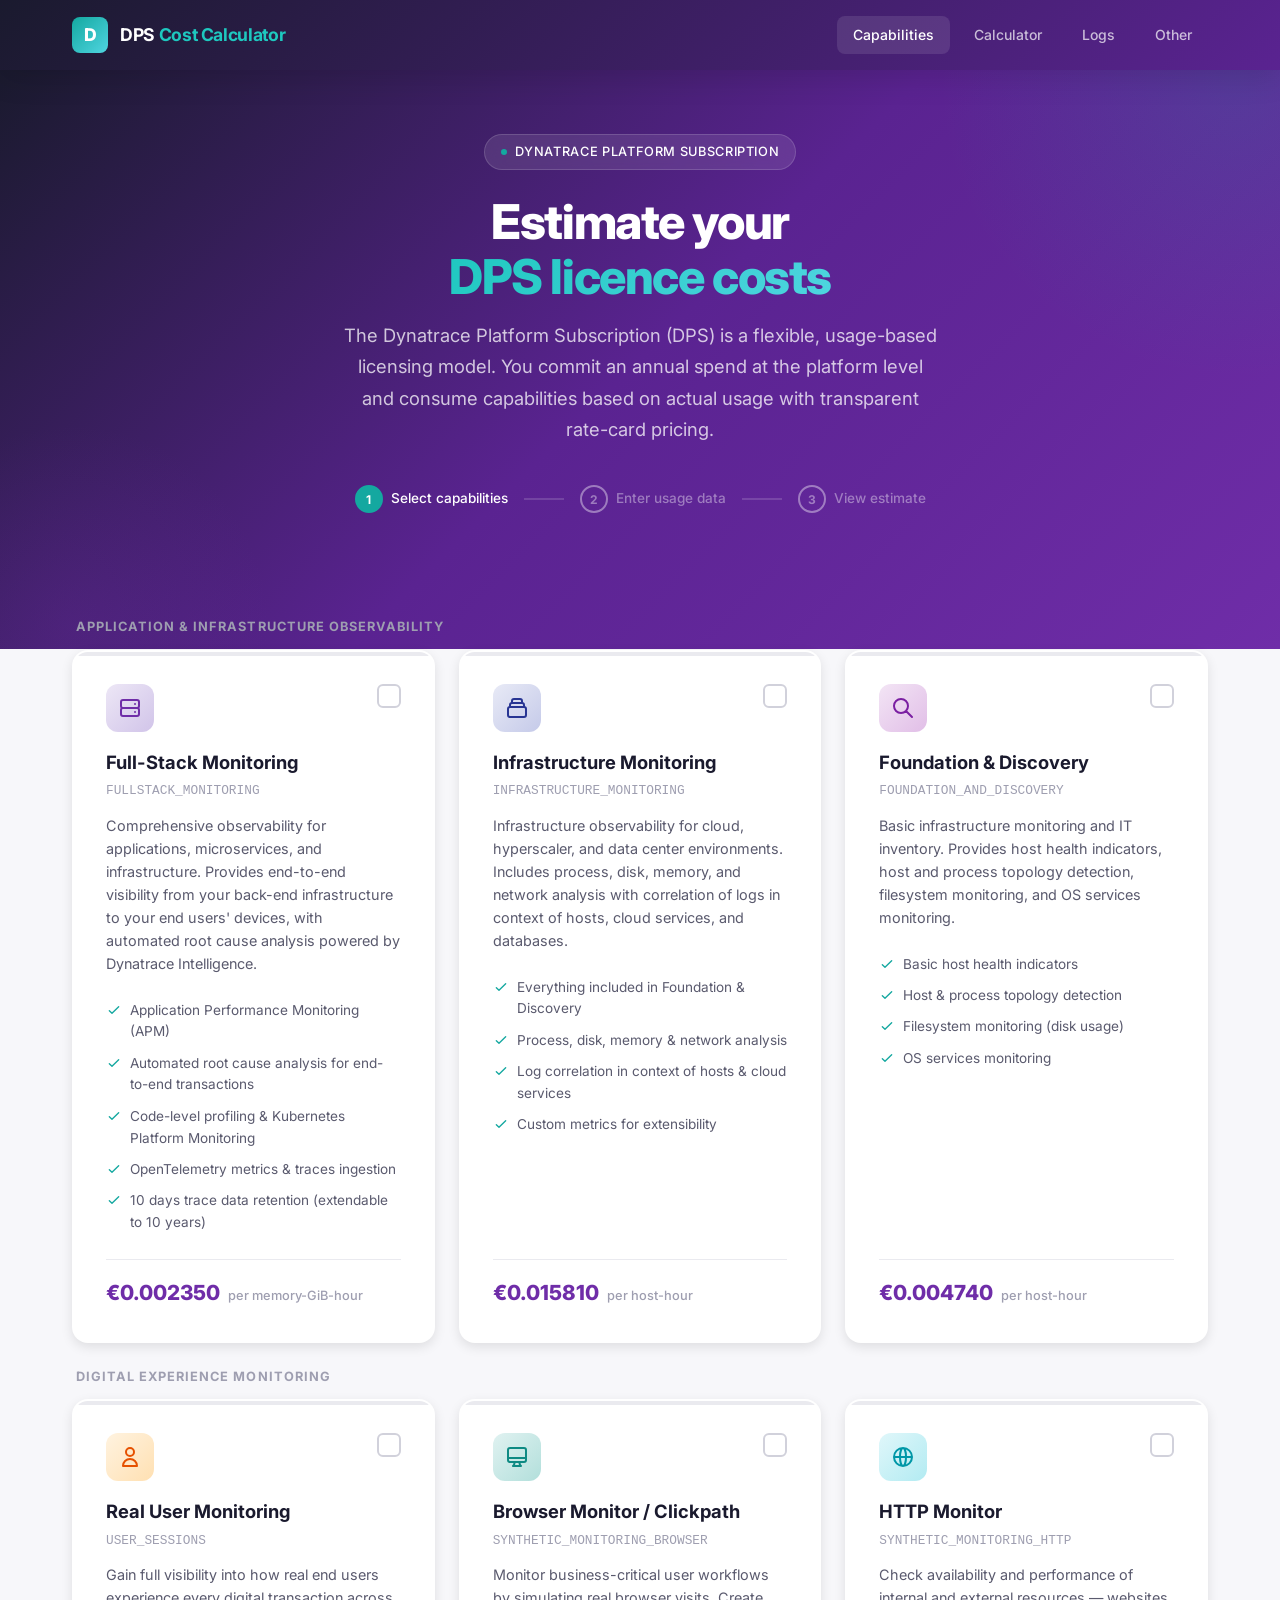
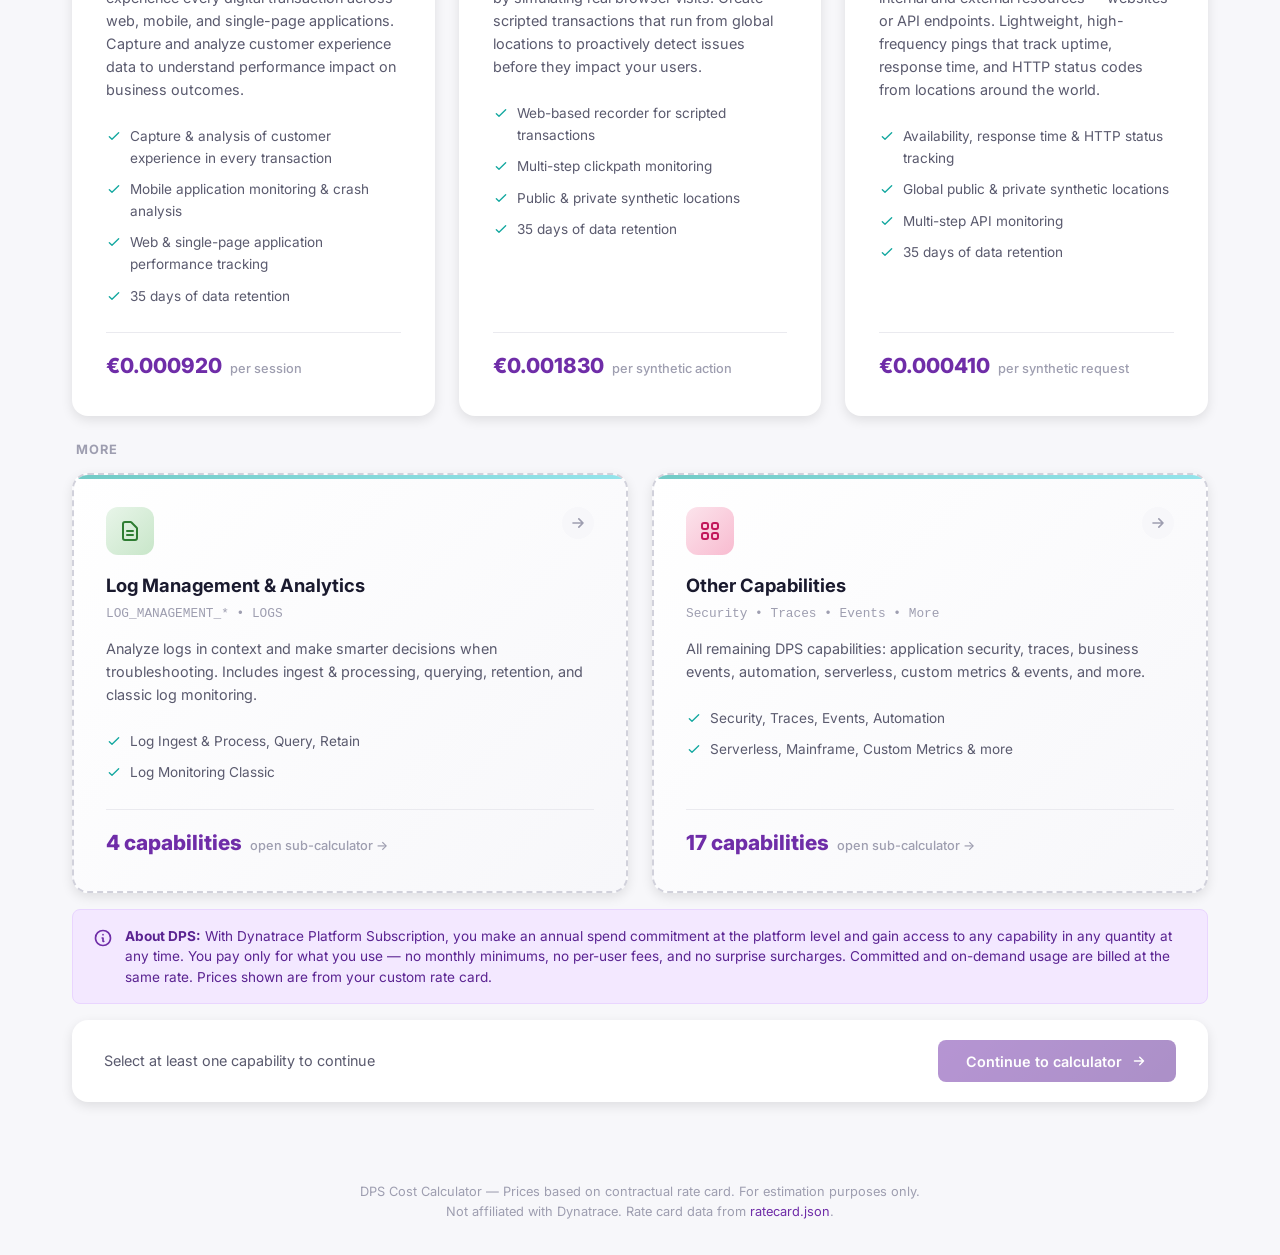
==== docs/calculator.html @ 666ac397 "v0.1" ====
<!DOCTYPE html>
<html lang="en">
<head>
  <meta charset="UTF-8">
  <meta name="viewport" content="width=device-width, initial-scale=1.0">
  <title>DPS Cost Calculator — Usage &amp; Estimate</title>
  <link rel="preconnect" href="https://fonts.googleapis.com">
  <link rel="preconnect" href="https://fonts.gstatic.com" crossorigin>
  <link href="https://fonts.googleapis.com/css2?family=Inter:wght@400;500;600;700;800&display=swap" rel="stylesheet">
  <link rel="stylesheet" href="css/style.css">
</head>
<body>
  <!-- Header -->
  <header class="header">
    <div class="header-inner">
      <a href="index.html" class="logo">
        <div class="logo-icon">D</div>
        <div class="logo-text">DPS <span>Cost Calculator</span></div>
      </a>
      <nav class="nav">
        <a href="index.html">Capabilities</a>
        <a href="calculator.html" class="active">Calculator</a>
        <a href="logs.html">Logs</a>
        <a href="other.html">Other</a>
      </nav>
    </div>
  </header>

  <!-- Hero -->
  <section class="hero" style="padding: 2.5rem 2rem 4rem;">
    <div class="hero-content">
      <h1>
        Configure your<br>
        <span class="gradient-text">usage parameters</span>
      </h1>
      <p>Enter your expected usage for each selected capability. The calculator will estimate your yearly DPS licence cost based on the rate card.</p>

      <!-- Steps -->
      <div class="steps-indicator">
        <div class="step-item completed">
          <div class="step-number">&#10003;</div>
          <span>Select capabilities</span>
        </div>
        <div class="step-connector"></div>
        <div class="step-item active">
          <div class="step-number">2</div>
          <span>Enter usage data</span>
        </div>
        <div class="step-connector"></div>
        <div class="step-item">
          <div class="step-number">3</div>
          <span>View estimate</span>
        </div>
      </div>
    </div>
  </section>

  <!-- Main Content -->
  <main class="main">
    <div class="calculator-sections" id="calculator-sections">
      <!-- Sections injected by JS -->
    </div>

    <!-- Total Summary -->
    <div class="total-summary" id="total-summary" style="margin-top: 2rem;">
      <div class="total-summary-title">Yearly cost estimate</div>
      <div class="total-breakdown" id="total-breakdown">
        <!-- Rows injected by JS -->
      </div>
      <div class="total-divider"></div>
      <div class="total-grand">
        <div class="total-grand-label">Total yearly cost</div>
        <div>
          <div class="total-grand-value" id="total-grand-value">€0.00</div>
          <div class="total-monthly" id="total-monthly">≈ €0.00 / month</div>
        </div>
      </div>
    </div>

    <!-- Action Bar -->
    <div class="action-bar" style="margin-top: 1rem;">
      <a href="index.html" class="btn btn-secondary">
        <svg xmlns="http://www.w3.org/2000/svg" fill="none" viewBox="0 0 24 24" stroke="currentColor" stroke-width="2">
          <path stroke-linecap="round" stroke-linejoin="round" d="M11 17l-5-5m0 0l5-5m-5 5h12"/>
        </svg>
        Back to capabilities
      </a>
      <button class="btn btn-primary" onclick="exportSummary()">
        <svg xmlns="http://www.w3.org/2000/svg" fill="none" viewBox="0 0 24 24" stroke="currentColor" stroke-width="2">
          <path stroke-linecap="round" stroke-linejoin="round" d="M12 10v6m0 0l-3-3m3 3l3-3m2 8H7a2 2 0 01-2-2V5a2 2 0 012-2h5.586a1 1 0 01.707.293l5.414 5.414a1 1 0 01.293.707V19a2 2 0 01-2 2z"/>
        </svg>
        Copy summary
      </button>
    </div>
  </main>

  <!-- Footer -->
  <footer class="footer">
    <p>DPS Cost Calculator &mdash; Prices based on contractual rate card. For estimation purposes only.</p>
    <p>Not affiliated with Dynatrace. Rate card data from <a href="ratecard.json">ratecard.json</a>.</p>
  </footer>

  <script>
    // ---- Rate Card (from ratecard.json) ----
    const RATE_CARD = {
      FULLSTACK_MONITORING: { name: 'Full-Stack Monitoring', price: 0.002350, unit: 'per memory-GiB-hour' },
      INFRASTRUCTURE_MONITORING: { name: 'Infrastructure Monitoring', price: 0.015810, unit: 'per host-hour' },
      FOUNDATION_AND_DISCOVERY: { name: 'Foundation & Discovery', price: 0.004740, unit: 'per host-hour' },
      SYNTHETIC_MONITORING_BROWSER: { name: 'Browser Monitor / Clickpath', price: 0.001830, unit: 'per synthetic action' },
      SYNTHETIC_MONITORING_HTTP: { name: 'HTTP Monitor', price: 0.000410, unit: 'per synthetic request' },
      USER_SESSIONS: { name: 'Real User Monitoring', price: 0.000920, unit: 'per session' }
    };

    // ---- Capability form configurations ----
    const CAPABILITY_FORMS = {
      FULLSTACK_MONITORING: {
        icon: 'fullstack',
        iconSvg: '<svg xmlns="http://www.w3.org/2000/svg" width="24" height="24" fill="none" viewBox="0 0 24 24" stroke="currentColor" stroke-width="2"><path stroke-linecap="round" stroke-linejoin="round" d="M5 12h14M5 12a2 2 0 01-2-2V6a2 2 0 012-2h14a2 2 0 012 2v4a2 2 0 01-2 2M5 12a2 2 0 00-2 2v4a2 2 0 002 2h14a2 2 0 002-2v-4a2 2 0 00-2-2m-2-4h.01M17 16h.01"/></svg>',
        fields: [
          { id: 'fs_hosts', label: 'Number of hosts', hint: 'Total number of monitored hosts', placeholder: 'e.g. 10', defaultValue: '' },
          { id: 'fs_memory', label: 'Avg memory per host (GiB)', hint: 'Average RAM allocated per host in GiB', placeholder: 'e.g. 8', defaultValue: '' },
          { id: 'fs_hours', label: 'Hours per day', hint: 'Average hours each host runs per day', placeholder: 'e.g. 24', defaultValue: '24' },
          { id: 'fs_days', label: 'Days per year', hint: 'Number of operational days per year', placeholder: 'e.g. 365', defaultValue: '365' }
        ],
        calculate: (values) => {
          const hosts = parseFloat(values.fs_hosts) || 0;
          const memory = parseFloat(values.fs_memory) || 0;
          const hours = parseFloat(values.fs_hours) || 0;
          const days = parseFloat(values.fs_days) || 0;
          // Cost = hosts × GiB × hours/day × days/year × price/GiB-hour
          return hosts * memory * hours * days * RATE_CARD.FULLSTACK_MONITORING.price;
        },
        formula: 'hosts × memory (GiB) × hours/day × days/year × €0.002350'
      },

      INFRASTRUCTURE_MONITORING: {
        icon: 'infra',
        iconSvg: '<svg xmlns="http://www.w3.org/2000/svg" width="24" height="24" fill="none" viewBox="0 0 24 24" stroke="currentColor" stroke-width="2"><path stroke-linecap="round" stroke-linejoin="round" d="M19 11H5m14 0a2 2 0 012 2v6a2 2 0 01-2 2H5a2 2 0 01-2-2v-6a2 2 0 012-2m14 0V9a2 2 0 00-2-2M5 11V9a2 2 0 012-2m0 0V5a2 2 0 012-2h6a2 2 0 012 2v2M7 7h10"/></svg>',
        fields: [
          { id: 'im_hosts', label: 'Number of hosts', hint: 'Total number of monitored hosts', placeholder: 'e.g. 50', defaultValue: '' },
          { id: 'im_hours', label: 'Hours per day', hint: 'Average hours each host runs per day', placeholder: 'e.g. 24', defaultValue: '24' },
          { id: 'im_days', label: 'Days per year', hint: 'Number of operational days per year', placeholder: 'e.g. 365', defaultValue: '365' }
        ],
        calculate: (values) => {
          const hosts = parseFloat(values.im_hosts) || 0;
          const hours = parseFloat(values.im_hours) || 0;
          const days = parseFloat(values.im_days) || 0;
          return hosts * hours * days * RATE_CARD.INFRASTRUCTURE_MONITORING.price;
        },
        formula: 'hosts × hours/day × days/year × €0.015810'
      },

      FOUNDATION_AND_DISCOVERY: {
        icon: 'foundation',
        iconSvg: '<svg xmlns="http://www.w3.org/2000/svg" width="24" height="24" fill="none" viewBox="0 0 24 24" stroke="currentColor" stroke-width="2"><path stroke-linecap="round" stroke-linejoin="round" d="M21 21l-6-6m2-5a7 7 0 11-14 0 7 7 0 0114 0z"/></svg>',
        fields: [
          { id: 'fd_hosts', label: 'Number of hosts', hint: 'Total number of monitored hosts', placeholder: 'e.g. 100', defaultValue: '' },
          { id: 'fd_hours', label: 'Hours per day', hint: 'Average hours each host runs per day', placeholder: 'e.g. 24', defaultValue: '24' },
          { id: 'fd_days', label: 'Days per year', hint: 'Number of operational days per year', placeholder: 'e.g. 365', defaultValue: '365' }
        ],
        calculate: (values) => {
          const hosts = parseFloat(values.fd_hosts) || 0;
          const hours = parseFloat(values.fd_hours) || 0;
          const days = parseFloat(values.fd_days) || 0;
          return hosts * hours * days * RATE_CARD.FOUNDATION_AND_DISCOVERY.price;
        },
        formula: 'hosts × hours/day × days/year × €0.004740'
      },

      SYNTHETIC_MONITORING_BROWSER: {
        icon: 'browser',
        iconSvg: '<svg xmlns="http://www.w3.org/2000/svg" width="24" height="24" fill="none" viewBox="0 0 24 24" stroke="currentColor" stroke-width="2"><path stroke-linecap="round" stroke-linejoin="round" d="M9.75 17L9 20l-1 1h8l-1-1-.75-3M3 13h18M5 17h14a2 2 0 002-2V5a2 2 0 00-2-2H5a2 2 0 00-2 2v10a2 2 0 002 2z"/></svg>',
        fields: [
          { id: 'sb_monitors', label: 'Number of monitors', hint: 'Number of browser monitors configured', placeholder: 'e.g. 5', defaultValue: '' },
          { id: 'sb_actions', label: 'Actions per execution', hint: 'Number of synthetic actions (steps) per monitor run', placeholder: 'e.g. 3', defaultValue: '' },
          { id: 'sb_frequency', label: 'Executions per day', hint: 'How many times each monitor runs per day', placeholder: 'e.g. 96 (every 15 min)', defaultValue: '' },
          { id: 'sb_locations', label: 'Number of locations', hint: 'Number of locations each monitor runs from', placeholder: 'e.g. 1', defaultValue: '1' },
          { id: 'sb_days', label: 'Days per year', hint: 'Number of operational days per year', placeholder: 'e.g. 365', defaultValue: '365' }
        ],
        calculate: (values) => {
          const monitors = parseFloat(values.sb_monitors) || 0;
          const actions = parseFloat(values.sb_actions) || 0;
          const frequency = parseFloat(values.sb_frequency) || 0;
          const locations = parseFloat(values.sb_locations) || 0;
          const days = parseFloat(values.sb_days) || 0;
          // Cost = monitors × actions × executions/day × locations × days × price/action
          return monitors * actions * frequency * locations * days * RATE_CARD.SYNTHETIC_MONITORING_BROWSER.price;
        },
        formula: 'monitors × actions × executions/day × locations × days/year × €0.001830'
      },

      SYNTHETIC_MONITORING_HTTP: {
        icon: 'http',
        iconSvg: '<svg xmlns="http://www.w3.org/2000/svg" width="24" height="24" fill="none" viewBox="0 0 24 24" stroke="currentColor" stroke-width="2"><path stroke-linecap="round" stroke-linejoin="round" d="M21 12a9 9 0 01-9 9m9-9a9 9 0 00-9-9m9 9H3m9 9a9 9 0 01-9-9m9 9c1.657 0 3-4.03 3-9s-1.343-9-3-9m0 18c-1.657 0-3-4.03-3-9s1.343-9 3-9m-9 9a9 9 0 019-9"/></svg>',
        fields: [
          { id: 'sh_monitors', label: 'Number of monitors', hint: 'Number of HTTP monitors configured', placeholder: 'e.g. 20', defaultValue: '' },
          { id: 'sh_frequency', label: 'Executions per day', hint: 'How many times each monitor runs per day', placeholder: 'e.g. 288 (every 5 min)', defaultValue: '' },
          { id: 'sh_locations', label: 'Number of locations', hint: 'Number of locations each monitor runs from', placeholder: 'e.g. 1', defaultValue: '1' },
          { id: 'sh_days', label: 'Days per year', hint: 'Number of operational days per year', placeholder: 'e.g. 365', defaultValue: '365' }
        ],
        calculate: (values) => {
          const monitors = parseFloat(values.sh_monitors) || 0;
          const frequency = parseFloat(values.sh_frequency) || 0;
          const locations = parseFloat(values.sh_locations) || 0;
          const days = parseFloat(values.sh_days) || 0;
          // Cost = monitors × executions/day × locations × days × price/request
          return monitors * frequency * locations * days * RATE_CARD.SYNTHETIC_MONITORING_HTTP.price;
        },
        formula: 'monitors × executions/day × locations × days/year × €0.000410'
      },

      USER_SESSIONS: {
        icon: 'rum',
        iconSvg: '<svg xmlns="http://www.w3.org/2000/svg" width="24" height="24" fill="none" viewBox="0 0 24 24" stroke="currentColor" stroke-width="2"><path stroke-linecap="round" stroke-linejoin="round" d="M16 7a4 4 0 11-8 0 4 4 0 018 0zM12 14a7 7 0 00-7 7h14a7 7 0 00-7-7z"/></svg>',
        fields: [
          { id: 'us_sessions', label: 'Sessions per day', hint: 'Average number of user sessions per day', placeholder: 'e.g. 10000', defaultValue: '' },
          { id: 'us_days', label: 'Days per year', hint: 'Number of operational days per year', placeholder: 'e.g. 365', defaultValue: '365' }
        ],
        calculate: (values) => {
          const sessions = parseFloat(values.us_sessions) || 0;
          const days = parseFloat(values.us_days) || 0;
          // Cost = sessions/day × days/year × price/session
          return sessions * days * RATE_CARD.USER_SESSIONS.price;
        },
        formula: 'sessions/day × days/year × €0.000920'
      }
    };

    // ---- State ----
    let selectedCapabilities = JSON.parse(sessionStorage.getItem('selectedCapabilities') || '[]');

    // Redirect if nothing selected
    if (selectedCapabilities.length === 0) {
      window.location.href = 'index.html';
    }

    // ---- Build UI ----
    document.addEventListener('DOMContentLoaded', () => {
      const container = document.getElementById('calculator-sections');
      selectedCapabilities.forEach(capKey => {
        const config = CAPABILITY_FORMS[capKey];
        const rate = RATE_CARD[capKey];
        if (!config || !rate) return;

        const section = document.createElement('div');
        section.className = 'calc-section fade-in';
        section.id = `section-${capKey}`;

        section.innerHTML = `
          <div class="calc-section-header">
            <div class="calc-section-icon ${config.icon}">
              ${config.iconSvg}
            </div>
            <div>
              <div class="calc-section-title">${rate.name}</div>
              <div class="calc-section-subtitle">${rate.unit} &mdash; €${rate.price.toFixed(6)}</div>
            </div>
          </div>
          <div class="calc-section-body">
            <div class="form-grid">
              ${config.fields.map(f => `
                <div class="form-group">
                  <label class="form-label" for="${f.id}">${f.label}</label>
                  <input class="form-input" type="number" id="${f.id}" 
                         placeholder="${f.placeholder}" 
                         value="${f.defaultValue}"
                         min="0" step="any"
                         oninput="recalculate()">
                  <span class="form-hint">${f.hint}</span>
                </div>
              `).join('')}
            </div>
            <div class="info-box" style="margin-top: 1.25rem;">
              <div class="info-box-icon">
                <svg xmlns="http://www.w3.org/2000/svg" width="16" height="16" fill="none" viewBox="0 0 24 24" stroke="currentColor" stroke-width="2">
                  <path stroke-linecap="round" stroke-linejoin="round" d="M9 7h6m0 10v-3m-3 3h.01M9 17h.01M9 14h.01M12 14h.01M15 11h.01M12 11h.01M9 11h.01M7 21h10a2 2 0 002-2V5a2 2 0 00-2-2H7a2 2 0 00-2 2v14a2 2 0 002 2z"/>
                </svg>
              </div>
              <div class="info-box-text">
                <strong>Formula:</strong> ${config.formula}
              </div>
            </div>
          </div>
          <div class="section-cost">
            <span class="section-cost-label">Yearly cost:</span>
            <span class="section-cost-value" id="cost-${capKey}">€0.00</span>
          </div>
        `;

        container.appendChild(section);
      });

      recalculate();
    });

    // ---- Recalculate ----
    function recalculate() {
      let totalYearly = 0;
      const breakdownEl = document.getElementById('total-breakdown');
      breakdownEl.innerHTML = '';

      selectedCapabilities.forEach(capKey => {
        const config = CAPABILITY_FORMS[capKey];
        const rate = RATE_CARD[capKey];
        if (!config || !rate) return;

        // Gather values
        const values = {};
        config.fields.forEach(f => {
          values[f.id] = document.getElementById(f.id)?.value || '0';
        });

        const cost = config.calculate(values);
        totalYearly += cost;

        // Update section cost
        const costEl = document.getElementById(`cost-${capKey}`);
        if (costEl) costEl.textContent = formatCurrency(cost);

        // Add breakdown row
        const row = document.createElement('div');
        row.className = 'total-row';
        row.innerHTML = `
          <span class="total-row-label">${rate.name}</span>
          <span class="total-row-value">${formatCurrency(cost)}</span>
        `;
        breakdownEl.appendChild(row);
      });

      // Update totals
      document.getElementById('total-grand-value').textContent = formatCurrency(totalYearly);
      document.getElementById('total-monthly').textContent = `≈ ${formatCurrency(totalYearly / 12)} / month`;

      // Update step 3 indicator
      const step3 = document.querySelectorAll('.step-item')[2];
      if (step3 && totalYearly > 0) {
        step3.classList.add('active');
      } else if (step3) {
        step3.classList.remove('active');
      }
    }

    // ---- Format ----
    function formatCurrency(value) {
      return '€' + value.toLocaleString('en-US', { minimumFractionDigits: 2, maximumFractionDigits: 2 });
    }

    // ---- Export ----
    function exportSummary() {
      let summary = '=== DPS Yearly Cost Estimate ===\n\n';

      selectedCapabilities.forEach(capKey => {
        const config = CAPABILITY_FORMS[capKey];
        const rate = RATE_CARD[capKey];
        if (!config || !rate) return;

        summary += `--- ${rate.name} ---\n`;
        summary += `Rate: €${rate.price.toFixed(6)} ${rate.unit}\n`;

        const values = {};
        config.fields.forEach(f => {
          const val = document.getElementById(f.id)?.value || '0';
          values[f.id] = val;
          summary += `${f.label}: ${val}\n`;
        });

        const cost = config.calculate(values);
        summary += `Yearly cost: ${formatCurrency(cost)}\n\n`;
      });

      // Totals
      let total = 0;
      selectedCapabilities.forEach(capKey => {
        const config = CAPABILITY_FORMS[capKey];
        if (!config) return;
        const values = {};
        config.fields.forEach(f => {
          values[f.id] = document.getElementById(f.id)?.value || '0';
        });
        total += config.calculate(values);
      });

      summary += `=== TOTAL ===\n`;
      summary += `Yearly: ${formatCurrency(total)}\n`;
      summary += `Monthly: ${formatCurrency(total / 12)}\n`;

      navigator.clipboard.writeText(summary).then(() => {
        const btn = document.querySelector('.btn-primary');
        const originalText = btn.innerHTML;
        btn.innerHTML = `
          <svg xmlns="http://www.w3.org/2000/svg" fill="none" viewBox="0 0 24 24" stroke="currentColor" stroke-width="2">
            <path stroke-linecap="round" stroke-linejoin="round" d="M5 13l4 4L19 7"/>
          </svg>
          Copied!
        `;
        setTimeout(() => { btn.innerHTML = originalText; }, 2000);
      }).catch(() => {
        // Fallback: prompt
        prompt('Copy this summary:', summary);
      });
    }
  </script>
</body>
</html>
---- docs/css/style.css ----
/* ==========================================
   Dynatrace DPS Cost Calculator - Styles
   ========================================== */

:root {
  --dt-purple: #6F2DA8;
  --dt-purple-dark: #5A2391;
  --dt-purple-light: #8B4FC7;
  --dt-green: #14A8A0;
  --dt-green-dark: #0E8A83;
  --dt-green-light: #1EC8BF;
  --dt-blue: #4FD5E0;
  --dt-navy: #1A1A2E;
  --dt-dark: #0F0F1A;
  --dt-gray-100: #F7F7FA;
  --dt-gray-200: #EAEAEF;
  --dt-gray-300: #D1D1DB;
  --dt-gray-400: #9E9EB0;
  --dt-gray-600: #5A5A6E;
  --dt-gray-800: #2A2A3E;
  --dt-white: #FFFFFF;
  --dt-danger: #E74C3C;
  --dt-warning: #F39C12;
  --dt-success: #27AE60;
  --shadow-sm: 0 1px 3px rgba(0, 0, 0, 0.08);
  --shadow-md: 0 4px 12px rgba(0, 0, 0, 0.1);
  --shadow-lg: 0 8px 30px rgba(0, 0, 0, 0.12);
  --shadow-xl: 0 20px 60px rgba(0, 0, 0, 0.15);
  --radius-sm: 8px;
  --radius-md: 12px;
  --radius-lg: 16px;
  --radius-xl: 24px;
  --transition: all 0.3s cubic-bezier(0.4, 0, 0.2, 1);
}

/* Reset & Base */
*, *::before, *::after {
  box-sizing: border-box;
  margin: 0;
  padding: 0;
}

html {
  scroll-behavior: smooth;
}

body {
  font-family: 'Inter', -apple-system, BlinkMacSystemFont, 'Segoe UI', Roboto, sans-serif;
  background: var(--dt-gray-100);
  color: var(--dt-navy);
  line-height: 1.6;
  min-height: 100vh;
}

/* Header */
.header {
  background: linear-gradient(135deg, var(--dt-navy) 0%, var(--dt-purple-dark) 100%);
  color: var(--dt-white);
  padding: 0;
  position: sticky;
  top: 0;
  z-index: 100;
  box-shadow: var(--shadow-lg);
}

.header-inner {
  max-width: 1200px;
  margin: 0 auto;
  padding: 1rem 2rem;
  display: flex;
  align-items: center;
  justify-content: space-between;
}

.logo {
  display: flex;
  align-items: center;
  gap: 0.75rem;
  text-decoration: none;
  color: var(--dt-white);
}

.logo-icon {
  width: 36px;
  height: 36px;
  background: linear-gradient(135deg, var(--dt-green) 0%, var(--dt-blue) 100%);
  border-radius: var(--radius-sm);
  display: flex;
  align-items: center;
  justify-content: center;
  font-weight: 800;
  font-size: 1.1rem;
}

.logo-text {
  font-size: 1.1rem;
  font-weight: 700;
  letter-spacing: -0.02em;
}

.logo-text span {
  color: var(--dt-green-light);
}

.nav {
  display: flex;
  gap: 0.5rem;
}

.nav a {
  color: rgba(255, 255, 255, 0.7);
  text-decoration: none;
  padding: 0.5rem 1rem;
  border-radius: var(--radius-sm);
  font-size: 0.875rem;
  font-weight: 500;
  transition: var(--transition);
}

.nav a:hover,
.nav a.active {
  color: var(--dt-white);
  background: rgba(255, 255, 255, 0.1);
}

/* Hero Section */
.hero {
  background: linear-gradient(135deg, var(--dt-navy) 0%, var(--dt-purple-dark) 50%, var(--dt-purple) 100%);
  color: var(--dt-white);
  padding: 4rem 2rem 5rem;
  text-align: center;
  position: relative;
  overflow: hidden;
}

.hero::before {
  content: '';
  position: absolute;
  top: -50%;
  right: -20%;
  width: 600px;
  height: 600px;
  background: radial-gradient(circle, rgba(20, 168, 160, 0.15) 0%, transparent 70%);
  border-radius: 50%;
}

.hero::after {
  content: '';
  position: absolute;
  bottom: -30%;
  left: -10%;
  width: 400px;
  height: 400px;
  background: radial-gradient(circle, rgba(111, 45, 168, 0.2) 0%, transparent 70%);
  border-radius: 50%;
}

.hero-content {
  max-width: 800px;
  margin: 0 auto;
  position: relative;
  z-index: 1;
}

.hero-badge {
  display: inline-flex;
  align-items: center;
  gap: 0.5rem;
  background: rgba(255, 255, 255, 0.1);
  border: 1px solid rgba(255, 255, 255, 0.15);
  backdrop-filter: blur(10px);
  padding: 0.4rem 1rem;
  border-radius: 50px;
  font-size: 0.8rem;
  font-weight: 500;
  margin-bottom: 1.5rem;
  letter-spacing: 0.05em;
  text-transform: uppercase;
}

.hero-badge-dot {
  width: 6px;
  height: 6px;
  background: var(--dt-green);
  border-radius: 50%;
  animation: pulse 2s infinite;
}

@keyframes pulse {
  0%, 100% { opacity: 1; }
  50% { opacity: 0.4; }
}

.hero h1 {
  font-size: clamp(2rem, 5vw, 3rem);
  font-weight: 800;
  line-height: 1.15;
  margin-bottom: 1rem;
  letter-spacing: -0.03em;
}

.hero h1 .gradient-text {
  background: linear-gradient(135deg, var(--dt-green-light) 0%, var(--dt-blue) 100%);
  -webkit-background-clip: text;
  -webkit-text-fill-color: transparent;
  background-clip: text;
}

.hero p {
  font-size: 1.15rem;
  color: rgba(255, 255, 255, 0.75);
  max-width: 600px;
  margin: 0 auto 2rem;
  line-height: 1.7;
}

/* Steps Indicator */
.steps-indicator {
  display: flex;
  align-items: center;
  justify-content: center;
  gap: 0;
  margin-bottom: 3rem;
}

.step-item {
  display: flex;
  align-items: center;
  gap: 0.5rem;
  padding: 0.5rem 1rem;
  font-size: 0.85rem;
  font-weight: 500;
  color: rgba(255, 255, 255, 0.4);
}

.step-item.active {
  color: var(--dt-white);
}

.step-item.completed {
  color: var(--dt-green-light);
}

.step-number {
  width: 28px;
  height: 28px;
  border-radius: 50%;
  border: 2px solid currentColor;
  display: flex;
  align-items: center;
  justify-content: center;
  font-size: 0.75rem;
  font-weight: 700;
}

.step-item.active .step-number {
  background: var(--dt-green);
  border-color: var(--dt-green);
  color: var(--dt-white);
}

.step-item.completed .step-number {
  background: var(--dt-green);
  border-color: var(--dt-green);
  color: var(--dt-white);
}

.step-connector {
  width: 40px;
  height: 2px;
  background: rgba(255, 255, 255, 0.15);
}

.step-item.completed + .step-connector {
  background: var(--dt-green);
}

/* Main Content */
.main {
  max-width: 1200px;
  margin: -2rem auto 3rem;
  padding: 0 2rem;
  position: relative;
  z-index: 2;
}

/* Section Labels */
.section-label {
  font-size: 0.8rem;
  font-weight: 700;
  text-transform: uppercase;
  letter-spacing: 0.08em;
  color: var(--dt-gray-400);
  margin-bottom: 0.75rem;
  margin-top: 1.5rem;
  padding-left: 0.25rem;
}

.section-label:first-of-type {
  margin-top: 0;
}

/* Capability Cards */
.capabilities-grid {
  display: grid;
  gap: 1.5rem;
  margin-bottom: 1rem;
}

.capabilities-grid.grid-3 {
  grid-template-columns: repeat(3, 1fr);
}

.capabilities-grid.grid-2 {
  grid-template-columns: repeat(2, 1fr);
}

.capability-card {
  background: var(--dt-white);
  border-radius: var(--radius-lg);
  padding: 2rem;
  box-shadow: var(--shadow-md);
  border: 2px solid transparent;
  transition: var(--transition);
  cursor: pointer;
  position: relative;
  overflow: hidden;
  display: flex;
  flex-direction: column;
}

.capability-card::before {
  content: '';
  position: absolute;
  top: 0;
  left: 0;
  right: 0;
  height: 4px;
  background: var(--dt-gray-200);
  transition: var(--transition);
}

.capability-card:hover {
  box-shadow: var(--shadow-lg);
  transform: translateY(-2px);
}

.capability-card.selected {
  border-color: var(--dt-purple);
  box-shadow: var(--shadow-lg), 0 0 0 1px var(--dt-purple);
}

.capability-card.selected::before {
  background: linear-gradient(90deg, var(--dt-purple), var(--dt-green));
}

.card-header {
  display: flex;
  align-items: flex-start;
  justify-content: space-between;
  margin-bottom: 1rem;
}

.card-icon {
  width: 48px;
  height: 48px;
  border-radius: var(--radius-md);
  display: flex;
  align-items: center;
  justify-content: center;
  font-size: 1.5rem;
}

.card-icon.fullstack {
  background: linear-gradient(135deg, #EDE7F6, #D1C4E9);
  color: var(--dt-purple);
}

.card-icon.browser {
  background: linear-gradient(135deg, #E0F2F1, #B2DFDB);
  color: var(--dt-green-dark);
}

.card-icon.http {
  background: linear-gradient(135deg, #E0F7FA, #B2EBF2);
  color: #0097A7;
}

.card-icon.rum {
  background: linear-gradient(135deg, #FFF3E0, #FFE0B2);
  color: #E65100;
}

.card-icon.infra {
  background: linear-gradient(135deg, #E8EAF6, #C5CAE9);
  color: #283593;
}

.card-icon.foundation {
  background: linear-gradient(135deg, #F3E5F5, #E1BEE7);
  color: #7B1FA2;
}

.card-icon.logs {
  background: linear-gradient(135deg, #E8F5E9, #C8E6C9);
  color: #2E7D32;
}

.card-icon.other {
  background: linear-gradient(135deg, #FCE4EC, #F8BBD0);
  color: #C2185B;
}

/* Gateway Cards */
.gateway-card {
  border: 2px dashed var(--dt-gray-300);
  background: linear-gradient(135deg, var(--dt-white) 0%, var(--dt-gray-100) 100%);
}

.gateway-card::before {
  background: linear-gradient(90deg, var(--dt-green), var(--dt-blue)) !important;
  opacity: 0.6;
}

.gateway-card:hover {
  border-color: var(--dt-purple);
  border-style: solid;
}

.card-arrow {
  width: 32px;
  height: 32px;
  border-radius: 50%;
  background: var(--dt-gray-100);
  display: flex;
  align-items: center;
  justify-content: center;
  color: var(--dt-gray-400);
  transition: var(--transition);
}

.gateway-card:hover .card-arrow {
  background: var(--dt-purple);
  color: var(--dt-white);
}

.card-checkbox {
  width: 24px;
  height: 24px;
  border-radius: 6px;
  border: 2px solid var(--dt-gray-300);
  display: flex;
  align-items: center;
  justify-content: center;
  transition: var(--transition);
  flex-shrink: 0;
}

.capability-card.selected .card-checkbox {
  background: var(--dt-purple);
  border-color: var(--dt-purple);
  color: var(--dt-white);
}

.card-checkbox svg {
  width: 14px;
  height: 14px;
  opacity: 0;
  transition: var(--transition);
}

.capability-card.selected .card-checkbox svg {
  opacity: 1;
}

.card-title {
  font-size: 1.15rem;
  font-weight: 700;
  margin-bottom: 0.25rem;
  color: var(--dt-navy);
}

.card-subtitle {
  font-size: 0.8rem;
  color: var(--dt-gray-400);
  font-weight: 500;
  font-family: 'Fira Code', 'Consolas', monospace;
  margin-bottom: 0.75rem;
}

.card-description {
  font-size: 0.9rem;
  color: var(--dt-gray-600);
  line-height: 1.6;
  margin-bottom: 1.25rem;
}

.card-features {
  list-style: none;
  margin-bottom: 1.25rem;
}

.card-features li {
  display: flex;
  align-items: flex-start;
  gap: 0.5rem;
  padding: 0.3rem 0;
  font-size: 0.85rem;
  color: var(--dt-gray-600);
}

.card-features li svg {
  width: 16px;
  height: 16px;
  color: var(--dt-green);
  flex-shrink: 0;
  margin-top: 2px;
}

.card-features {
  flex-grow: 1;
}

.card-pricing {
  display: flex;
  align-items: baseline;
  gap: 0.5rem;
  padding-top: 1rem;
  border-top: 1px solid var(--dt-gray-200);
  margin-top: auto;
}

.card-price {
  font-size: 1.3rem;
  font-weight: 800;
  color: var(--dt-purple);
}

.card-price-unit {
  font-size: 0.8rem;
  color: var(--dt-gray-400);
  font-weight: 500;
}

/* Action Bar */
.action-bar {
  display: flex;
  align-items: center;
  justify-content: space-between;
  background: var(--dt-white);
  padding: 1.25rem 2rem;
  border-radius: var(--radius-lg);
  box-shadow: var(--shadow-md);
  margin-top: 1rem;
}

.selection-info {
  font-size: 0.9rem;
  color: var(--dt-gray-600);
}

.selection-info strong {
  color: var(--dt-purple);
}

.btn {
  display: inline-flex;
  align-items: center;
  gap: 0.5rem;
  padding: 0.75rem 1.75rem;
  border-radius: var(--radius-sm);
  font-size: 0.9rem;
  font-weight: 600;
  text-decoration: none;
  border: none;
  cursor: pointer;
  transition: var(--transition);
  font-family: inherit;
}

.btn-primary {
  background: linear-gradient(135deg, var(--dt-purple) 0%, var(--dt-purple-dark) 100%);
  color: var(--dt-white);
  box-shadow: 0 4px 15px rgba(111, 45, 168, 0.3);
}

.btn-primary:hover {
  transform: translateY(-1px);
  box-shadow: 0 6px 20px rgba(111, 45, 168, 0.4);
}

.btn-primary:disabled {
  opacity: 0.5;
  cursor: not-allowed;
  transform: none;
  box-shadow: none;
}

.btn-secondary {
  background: var(--dt-gray-100);
  color: var(--dt-gray-600);
  border: 1px solid var(--dt-gray-200);
}

.btn-secondary:hover {
  background: var(--dt-gray-200);
  color: var(--dt-navy);
}

.btn svg {
  width: 18px;
  height: 18px;
}

/* ==========================================
   Calculator Page Styles
   ========================================== */

/* Calculator Sections */
.calculator-sections {
  display: flex;
  flex-direction: column;
  gap: 2rem;
}

.calc-section {
  background: var(--dt-white);
  border-radius: var(--radius-lg);
  box-shadow: var(--shadow-md);
  overflow: hidden;
}

.calc-section-header {
  display: flex;
  align-items: center;
  gap: 1rem;
  padding: 1.5rem 2rem;
  border-bottom: 1px solid var(--dt-gray-200);
  background: var(--dt-gray-100);
}

.calc-section-icon {
  width: 40px;
  height: 40px;
  border-radius: var(--radius-sm);
  display: flex;
  align-items: center;
  justify-content: center;
  font-size: 1.25rem;
}

.calc-section-title {
  font-size: 1.1rem;
  font-weight: 700;
  color: var(--dt-navy);
}

.calc-section-subtitle {
  font-size: 0.8rem;
  color: var(--dt-gray-400);
  font-weight: 500;
}

.calc-section-body {
  padding: 2rem;
}

/* Form Elements */
.form-grid {
  display: grid;
  grid-template-columns: repeat(auto-fit, minmax(220px, 1fr));
  gap: 1.5rem;
}

.form-group {
  display: flex;
  flex-direction: column;
  gap: 0.4rem;
}

.form-label {
  font-size: 0.8rem;
  font-weight: 600;
  color: var(--dt-gray-600);
  text-transform: uppercase;
  letter-spacing: 0.05em;
}

.form-hint {
  font-size: 0.75rem;
  color: var(--dt-gray-400);
  font-style: italic;
}

.form-input {
  padding: 0.75rem 1rem;
  border: 2px solid var(--dt-gray-200);
  border-radius: var(--radius-sm);
  font-size: 1rem;
  font-family: inherit;
  color: var(--dt-navy);
  transition: var(--transition);
  background: var(--dt-white);
}

.form-input:focus {
  outline: none;
  border-color: var(--dt-purple);
  box-shadow: 0 0 0 3px rgba(111, 45, 168, 0.1);
}

.form-input::placeholder {
  color: var(--dt-gray-300);
}

/* Section Cost Display */
.section-cost {
  display: flex;
  align-items: center;
  justify-content: flex-end;
  gap: 0.5rem;
  padding: 1rem 2rem;
  border-top: 1px solid var(--dt-gray-200);
  background: var(--dt-gray-100);
}

.section-cost-label {
  font-size: 0.85rem;
  color: var(--dt-gray-600);
  font-weight: 500;
}

.section-cost-value {
  font-size: 1.3rem;
  font-weight: 800;
  color: var(--dt-purple);
}

/* Total Summary */
.total-summary {
  background: linear-gradient(135deg, var(--dt-navy) 0%, var(--dt-purple-dark) 100%);
  border-radius: var(--radius-lg);
  padding: 2rem;
  color: var(--dt-white);
  box-shadow: var(--shadow-xl);
}

.total-summary-title {
  font-size: 0.85rem;
  font-weight: 600;
  text-transform: uppercase;
  letter-spacing: 0.05em;
  color: rgba(255, 255, 255, 0.6);
  margin-bottom: 1rem;
}

.total-breakdown {
  display: flex;
  flex-direction: column;
  gap: 0.75rem;
  margin-bottom: 1.5rem;
}

.total-row {
  display: flex;
  align-items: center;
  justify-content: space-between;
  padding: 0.5rem 0;
}

.total-row-label {
  font-size: 0.9rem;
  color: rgba(255, 255, 255, 0.7);
}

.total-row-value {
  font-size: 1rem;
  font-weight: 700;
}

.total-divider {
  height: 1px;
  background: rgba(255, 255, 255, 0.15);
  margin: 0.5rem 0;
}

.total-grand {
  display: flex;
  align-items: baseline;
  justify-content: space-between;
  padding-top: 0.5rem;
}

.total-grand-label {
  font-size: 1rem;
  font-weight: 600;
}

.total-grand-value {
  font-size: 2rem;
  font-weight: 800;
  background: linear-gradient(135deg, var(--dt-green-light) 0%, var(--dt-blue) 100%);
  -webkit-background-clip: text;
  -webkit-text-fill-color: transparent;
  background-clip: text;
}

.total-monthly {
  text-align: right;
  font-size: 0.85rem;
  color: rgba(255, 255, 255, 0.5);
  margin-top: 0.25rem;
}

/* Info Box */
.info-box {
  background: #F3E8FF;
  border: 1px solid #E9D5FF;
  border-radius: var(--radius-sm);
  padding: 1rem 1.25rem;
  display: flex;
  align-items: flex-start;
  gap: 0.75rem;
  margin-top: 1rem;
}

.info-box-icon {
  color: var(--dt-purple);
  flex-shrink: 0;
  margin-top: 2px;
}

.info-box-text {
  font-size: 0.85rem;
  color: var(--dt-purple-dark);
  line-height: 1.5;
}

/* Footer */
.footer {
  text-align: center;
  padding: 2rem;
  color: var(--dt-gray-400);
  font-size: 0.8rem;
}

.footer a {
  color: var(--dt-purple);
  text-decoration: none;
}

.footer a:hover {
  text-decoration: underline;
}

/* Responsive */
@media (max-width: 768px) {
  .header-inner {
    flex-direction: column;
    gap: 1rem;
  }

  .hero {
    padding: 3rem 1.5rem 4rem;
  }

  .hero h1 {
    font-size: 1.75rem;
  }

  .main {
    padding: 0 1rem;
  }

  .capabilities-grid,
  .capabilities-grid.grid-3,
  .capabilities-grid.grid-2 {
    grid-template-columns: 1fr;
  }

  .action-bar {
    flex-direction: column;
    gap: 1rem;
    text-align: center;
  }

  .steps-indicator {
    flex-wrap: wrap;
  }

  .form-grid {
    grid-template-columns: 1fr;
  }

  .total-grand-value {
    font-size: 1.5rem;
  }
}

/* Utilities */
.hidden {
  display: none !important;
}

/* Animations */
@keyframes fadeIn {
  from { opacity: 0; transform: translateY(10px); }
  to { opacity: 1; transform: translateY(0); }
}

.fade-in {
  animation: fadeIn 0.4s ease-out;
}
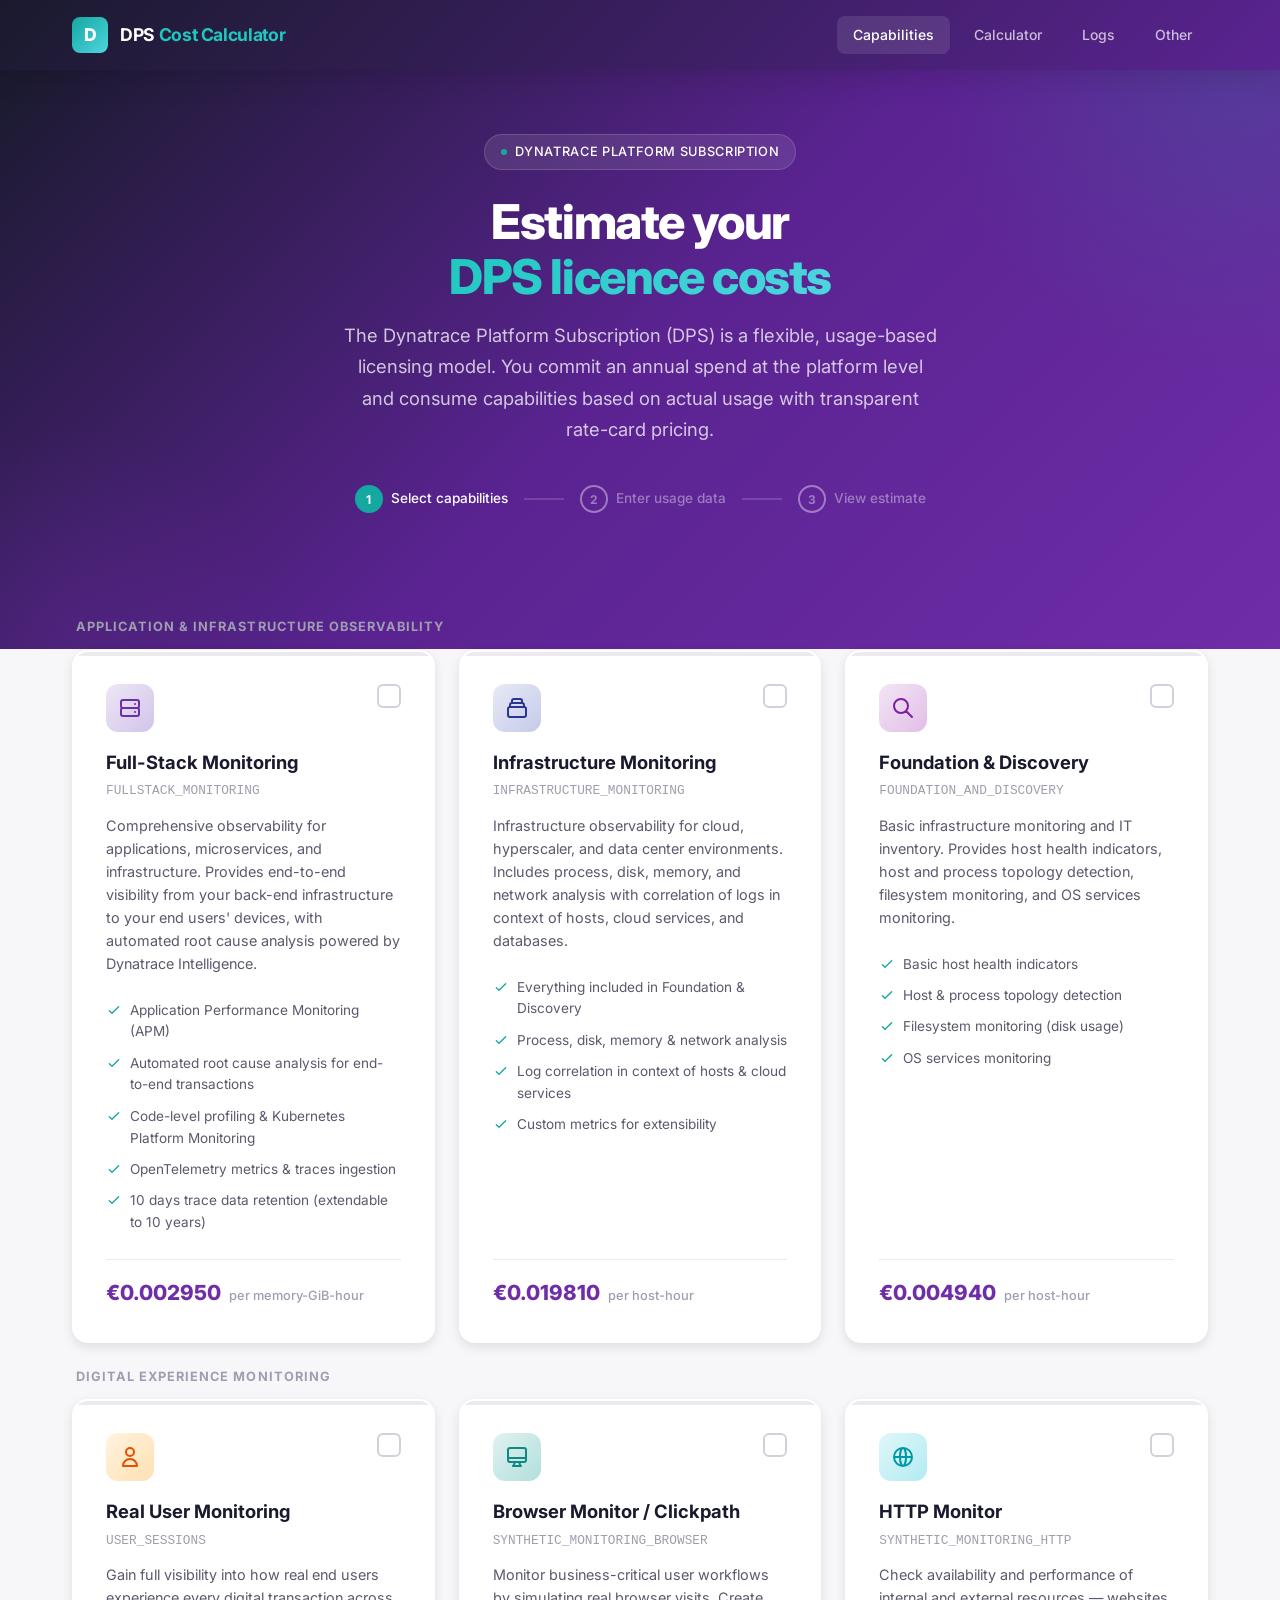
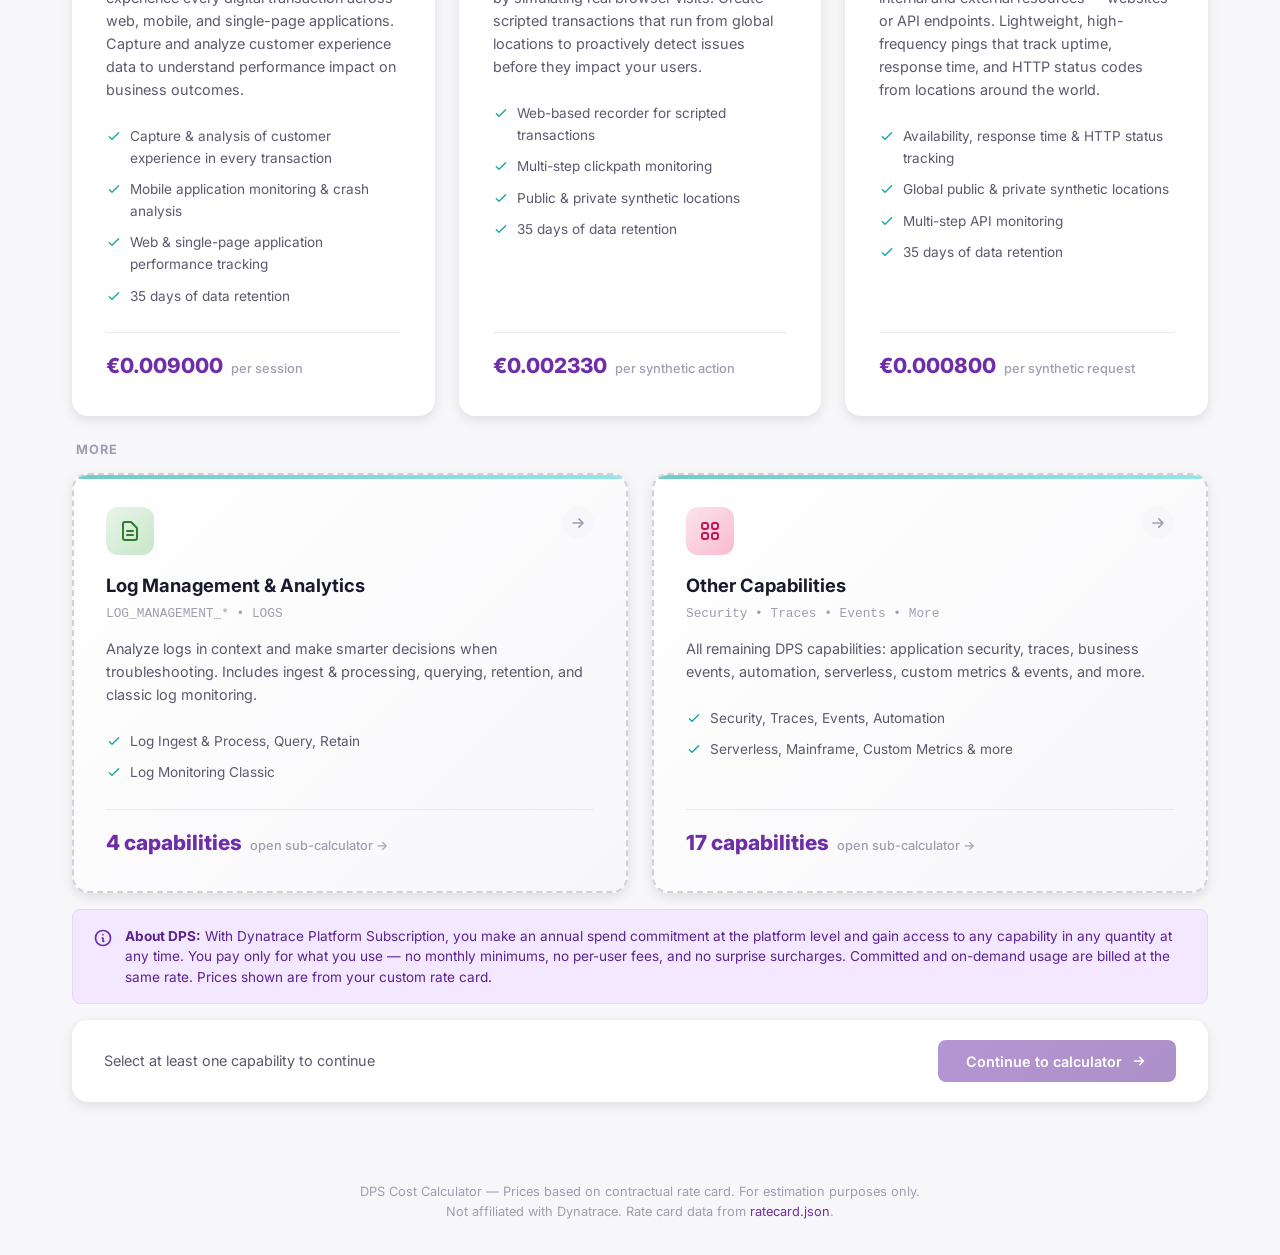
==== commit 20d23e31: "v0.2" ====
--- a/docs/calculator.html
+++ b/docs/calculator.html
@@ -101,15 +101,44 @@
   </footer>
 
   <script>
-    // ---- Rate Card (from ratecard.json) ----
-    const RATE_CARD = {
-      FULLSTACK_MONITORING: { name: 'Full-Stack Monitoring', price: 0.002350, unit: 'per memory-GiB-hour' },
-      INFRASTRUCTURE_MONITORING: { name: 'Infrastructure Monitoring', price: 0.015810, unit: 'per host-hour' },
-      FOUNDATION_AND_DISCOVERY: { name: 'Foundation & Discovery', price: 0.004740, unit: 'per host-hour' },
-      SYNTHETIC_MONITORING_BROWSER: { name: 'Browser Monitor / Clickpath', price: 0.001830, unit: 'per synthetic action' },
-      SYNTHETIC_MONITORING_HTTP: { name: 'HTTP Monitor', price: 0.000410, unit: 'per synthetic request' },
-      USER_SESSIONS: { name: 'Real User Monitoring', price: 0.000920, unit: 'per session' }
+    // ---- Rate Card (fetched from ratecard.json) ----
+    let RATE_CARD = {};
+    
+    // Define which capabilities to display and their units
+    const CAPABILITY_UNITS = {
+      FULLSTACK_MONITORING: 'per memory-GiB-hour',
+      INFRASTRUCTURE_MONITORING: 'per host-hour',
+      FOUNDATION_AND_DISCOVERY: 'per host-hour',
+      SYNTHETIC_MONITORING_BROWSER: 'per synthetic action',
+      SYNTHETIC_MONITORING_HTTP: 'per synthetic request',
+      USER_SESSIONS: 'per session'
     };
+    
+    // Load rate card from JSON
+    async function loadRateCard() {
+      try {
+        const response = await fetch('ratecard.json');
+        const rateCardArray = await response.json();
+        
+        // Convert array to object keyed by capability
+        RATE_CARD = {};
+        rateCardArray.forEach(item => {
+          if (CAPABILITY_UNITS[item.key]) {
+            RATE_CARD[item.key] = {
+              name: item.name,
+              price: parseFloat(item.price),
+              unit: CAPABILITY_UNITS[item.key]
+            };
+          }
+        });
+        
+        // Initialize UI after rate card is loaded
+        initializeCalculator();
+      } catch (error) {
+        console.error('Failed to load rate card:', error);
+        alert('Error loading rate card. Please refresh the page.');
+      }
+    }
 
     // ---- Capability form configurations ----
     const CAPABILITY_FORMS = {
@@ -130,7 +159,7 @@
           // Cost = hosts × GiB × hours/day × days/year × price/GiB-hour
           return hosts * memory * hours * days * RATE_CARD.FULLSTACK_MONITORING.price;
         },
-        formula: 'hosts × memory (GiB) × hours/day × days/year × €0.002350'
+        getFormula: () => `hosts × memory (GiB) × hours/day × days/year × €${RATE_CARD.FULLSTACK_MONITORING?.price.toFixed(6) || '0.000000'}`
       },
 
       INFRASTRUCTURE_MONITORING: {
@@ -147,7 +176,7 @@
           const days = parseFloat(values.im_days) || 0;
           return hosts * hours * days * RATE_CARD.INFRASTRUCTURE_MONITORING.price;
         },
-        formula: 'hosts × hours/day × days/year × €0.015810'
+        getFormula: () => `hosts × hours/day × days/year × €${RATE_CARD.INFRASTRUCTURE_MONITORING?.price.toFixed(6) || '0.000000'}`
       },
 
       FOUNDATION_AND_DISCOVERY: {
@@ -164,7 +193,7 @@
           const days = parseFloat(values.fd_days) || 0;
           return hosts * hours * days * RATE_CARD.FOUNDATION_AND_DISCOVERY.price;
         },
-        formula: 'hosts × hours/day × days/year × €0.004740'
+        getFormula: () => `hosts × hours/day × days/year × €${RATE_CARD.FOUNDATION_AND_DISCOVERY?.price.toFixed(6) || '0.000000'}`
       },
 
       SYNTHETIC_MONITORING_BROWSER: {
@@ -186,7 +215,7 @@
           // Cost = monitors × actions × executions/day × locations × days × price/action
           return monitors * actions * frequency * locations * days * RATE_CARD.SYNTHETIC_MONITORING_BROWSER.price;
         },
-        formula: 'monitors × actions × executions/day × locations × days/year × €0.001830'
+        getFormula: () => `monitors × actions × executions/day × locations × days/year × €${RATE_CARD.SYNTHETIC_MONITORING_BROWSER?.price.toFixed(6) || '0.000000'}`
       },
 
       SYNTHETIC_MONITORING_HTTP: {
@@ -206,7 +235,7 @@
           // Cost = monitors × executions/day × locations × days × price/request
           return monitors * frequency * locations * days * RATE_CARD.SYNTHETIC_MONITORING_HTTP.price;
         },
-        formula: 'monitors × executions/day × locations × days/year × €0.000410'
+        getFormula: () => `monitors × executions/day × locations × days/year × €${RATE_CARD.SYNTHETIC_MONITORING_HTTP?.price.toFixed(6) || '0.000000'}`
       },
 
       USER_SESSIONS: {
@@ -222,7 +251,7 @@
           // Cost = sessions/day × days/year × price/session
           return sessions * days * RATE_CARD.USER_SESSIONS.price;
         },
-        formula: 'sessions/day × days/year × €0.000920'
+        getFormula: () => `sessions/day × days/year × €${RATE_CARD.USER_SESSIONS?.price.toFixed(6) || '0.000000'}`
       }
     };
 
@@ -235,7 +264,7 @@
     }
 
     // ---- Build UI ----
-    document.addEventListener('DOMContentLoaded', () => {
+    function initializeCalculator() {
       const container = document.getElementById('calculator-sections');
       selectedCapabilities.forEach(capKey => {
         const config = CAPABILITY_FORMS[capKey];
@@ -277,7 +306,7 @@
                 </svg>
               </div>
               <div class="info-box-text">
-                <strong>Formula:</strong> ${config.formula}
+                <strong>Formula:</strong> ${config.getFormula()}
               </div>
             </div>
           </div>
@@ -291,7 +320,9 @@
       });
 
       recalculate();
-    });
+    }
+
+    document.addEventListener('DOMContentLoaded', loadRateCard);
 
     // ---- Recalculate ----
     function recalculate() {
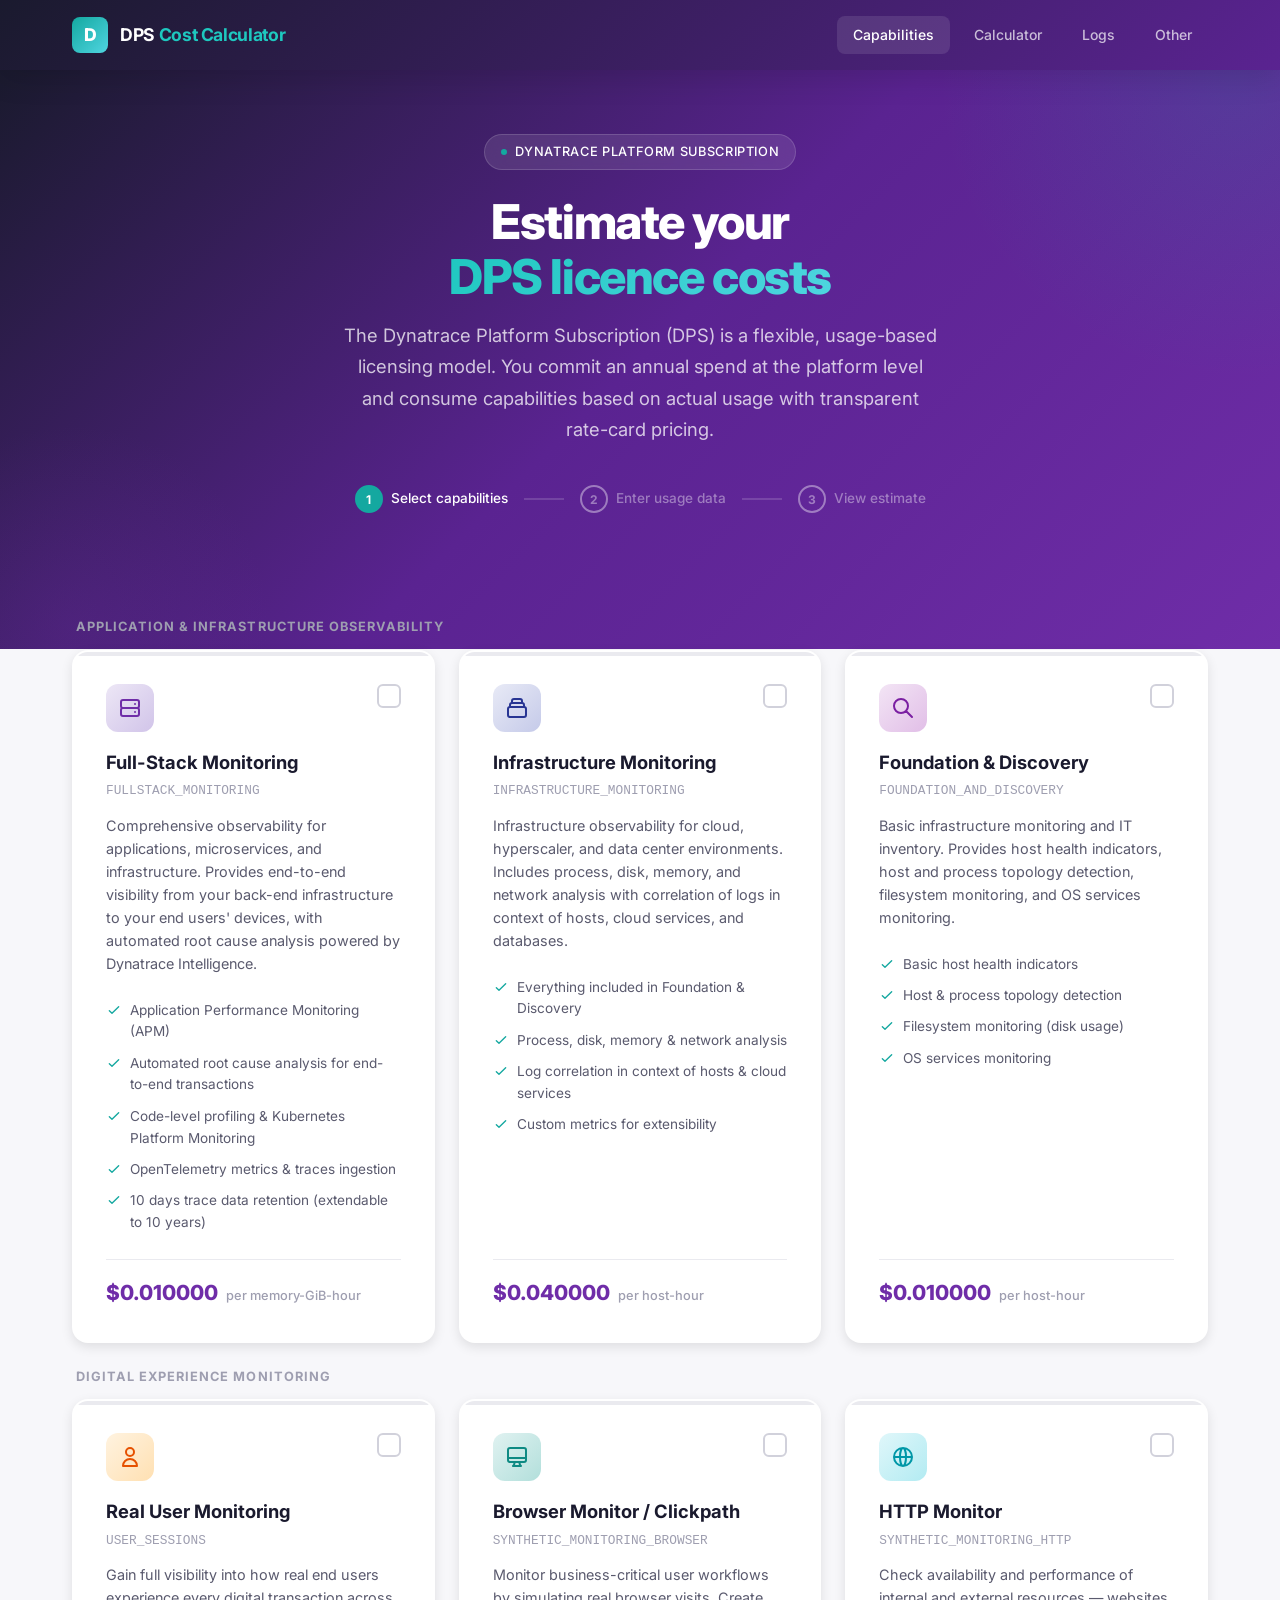
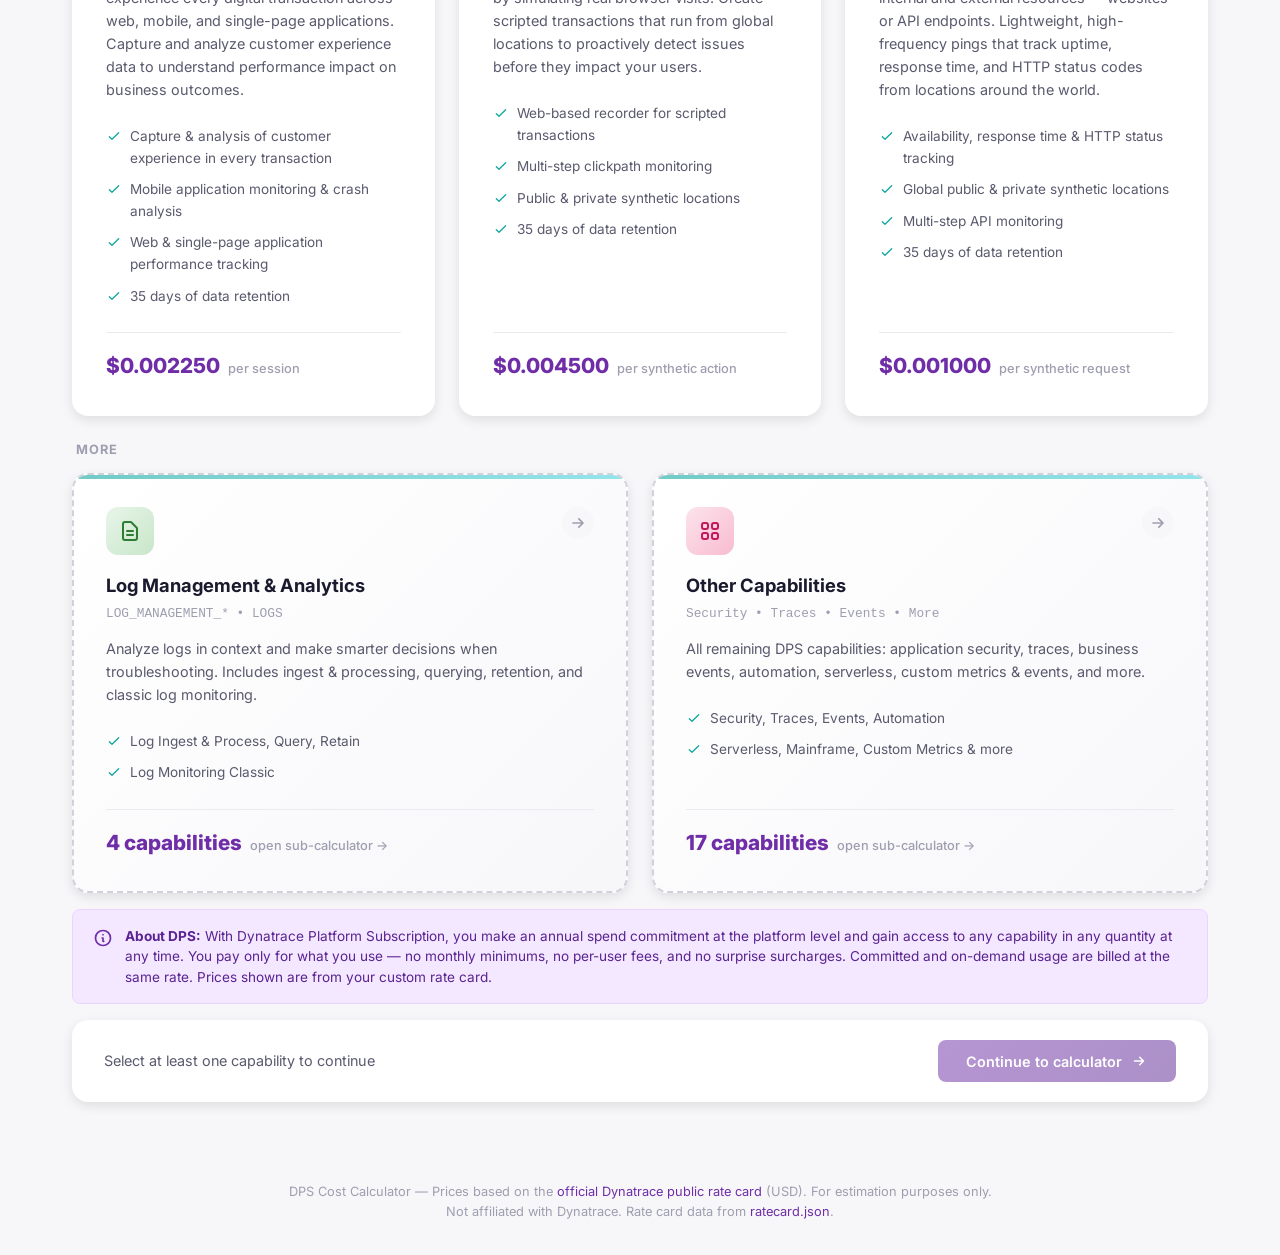
==== commit 09f83a3d: "Update pricing to reflect public list prices in USD and adjust documentation accordingly - Changed a" ====
--- a/docs/calculator.html
+++ b/docs/calculator.html
@@ -71,8 +71,8 @@
       <div class="total-grand">
         <div class="total-grand-label">Total yearly cost</div>
         <div>
-          <div class="total-grand-value" id="total-grand-value">€0.00</div>
-          <div class="total-monthly" id="total-monthly">≈ €0.00 / month</div>
+          <div class="total-grand-value" id="total-grand-value">$0.00</div>
+          <div class="total-monthly" id="total-monthly">≈ $0.00 / month</div>
         </div>
       </div>
     </div>
@@ -96,7 +96,7 @@
 
   <!-- Footer -->
   <footer class="footer">
-    <p>DPS Cost Calculator &mdash; Prices based on contractual rate card. For estimation purposes only.</p>
+    <p>DPS Cost Calculator &mdash; Prices based on the <a href="https://www.dynatrace.com/pricing/rate-card/" target="_blank">official Dynatrace public rate card</a> (USD). For estimation purposes only.</p>
     <p>Not affiliated with Dynatrace. Rate card data from <a href="ratecard.json">ratecard.json</a>.</p>
   </footer>
 
@@ -159,7 +159,7 @@
           // Cost = hosts × GiB × hours/day × days/year × price/GiB-hour
           return hosts * memory * hours * days * RATE_CARD.FULLSTACK_MONITORING.price;
         },
-        getFormula: () => `hosts × memory (GiB) × hours/day × days/year × €${RATE_CARD.FULLSTACK_MONITORING?.price.toFixed(6) || '0.000000'}`
+        getFormula: () => `hosts × memory (GiB) × hours/day × days/year × $${RATE_CARD.FULLSTACK_MONITORING?.price.toFixed(6) || '0.000000'}`
       },
 
       INFRASTRUCTURE_MONITORING: {
@@ -176,7 +176,7 @@
           const days = parseFloat(values.im_days) || 0;
           return hosts * hours * days * RATE_CARD.INFRASTRUCTURE_MONITORING.price;
         },
-        getFormula: () => `hosts × hours/day × days/year × €${RATE_CARD.INFRASTRUCTURE_MONITORING?.price.toFixed(6) || '0.000000'}`
+        getFormula: () => `hosts × hours/day × days/year × $${RATE_CARD.INFRASTRUCTURE_MONITORING?.price.toFixed(6) || '0.000000'}`
       },
 
       FOUNDATION_AND_DISCOVERY: {
@@ -193,7 +193,7 @@
           const days = parseFloat(values.fd_days) || 0;
           return hosts * hours * days * RATE_CARD.FOUNDATION_AND_DISCOVERY.price;
         },
-        getFormula: () => `hosts × hours/day × days/year × €${RATE_CARD.FOUNDATION_AND_DISCOVERY?.price.toFixed(6) || '0.000000'}`
+        getFormula: () => `hosts × hours/day × days/year × $${RATE_CARD.FOUNDATION_AND_DISCOVERY?.price.toFixed(6) || '0.000000'}`
       },
 
       SYNTHETIC_MONITORING_BROWSER: {
@@ -215,7 +215,7 @@
           // Cost = monitors × actions × executions/day × locations × days × price/action
           return monitors * actions * frequency * locations * days * RATE_CARD.SYNTHETIC_MONITORING_BROWSER.price;
         },
-        getFormula: () => `monitors × actions × executions/day × locations × days/year × €${RATE_CARD.SYNTHETIC_MONITORING_BROWSER?.price.toFixed(6) || '0.000000'}`
+        getFormula: () => `monitors × actions × executions/day × locations × days/year × $${RATE_CARD.SYNTHETIC_MONITORING_BROWSER?.price.toFixed(6) || '0.000000'}`
       },
 
       SYNTHETIC_MONITORING_HTTP: {
@@ -235,7 +235,7 @@
           // Cost = monitors × executions/day × locations × days × price/request
           return monitors * frequency * locations * days * RATE_CARD.SYNTHETIC_MONITORING_HTTP.price;
         },
-        getFormula: () => `monitors × executions/day × locations × days/year × €${RATE_CARD.SYNTHETIC_MONITORING_HTTP?.price.toFixed(6) || '0.000000'}`
+        getFormula: () => `monitors × executions/day × locations × days/year × $${RATE_CARD.SYNTHETIC_MONITORING_HTTP?.price.toFixed(6) || '0.000000'}`
       },
 
       USER_SESSIONS: {
@@ -251,7 +251,7 @@
           // Cost = sessions/day × days/year × price/session
           return sessions * days * RATE_CARD.USER_SESSIONS.price;
         },
-        getFormula: () => `sessions/day × days/year × €${RATE_CARD.USER_SESSIONS?.price.toFixed(6) || '0.000000'}`
+        getFormula: () => `sessions/day × days/year × $${RATE_CARD.USER_SESSIONS?.price.toFixed(6) || '0.000000'}`
       }
     };
 
@@ -282,7 +282,7 @@
             </div>
             <div>
               <div class="calc-section-title">${rate.name}</div>
-              <div class="calc-section-subtitle">${rate.unit} &mdash; €${rate.price.toFixed(6)}</div>
+              <div class="calc-section-subtitle">${rate.unit} &mdash; $${rate.price.toFixed(6)}</div>
             </div>
           </div>
           <div class="calc-section-body">
@@ -312,7 +312,7 @@
           </div>
           <div class="section-cost">
             <span class="section-cost-label">Yearly cost:</span>
-            <span class="section-cost-value" id="cost-${capKey}">€0.00</span>
+            <span class="section-cost-value" id="cost-${capKey}">$0.00</span>
           </div>
         `;
 
@@ -373,7 +373,7 @@
 
     // ---- Format ----
     function formatCurrency(value) {
-      return '€' + value.toLocaleString('en-US', { minimumFractionDigits: 2, maximumFractionDigits: 2 });
+      return '$' + value.toLocaleString('en-US', { minimumFractionDigits: 2, maximumFractionDigits: 2 });
     }
 
     // ---- Export ----
@@ -386,7 +386,7 @@
         if (!config || !rate) return;
 
         summary += `--- ${rate.name} ---\n`;
-        summary += `Rate: €${rate.price.toFixed(6)} ${rate.unit}\n`;
+        summary += `Rate: $${rate.price.toFixed(6)} ${rate.unit}\n`;
 
         const values = {};
         config.fields.forEach(f => {
